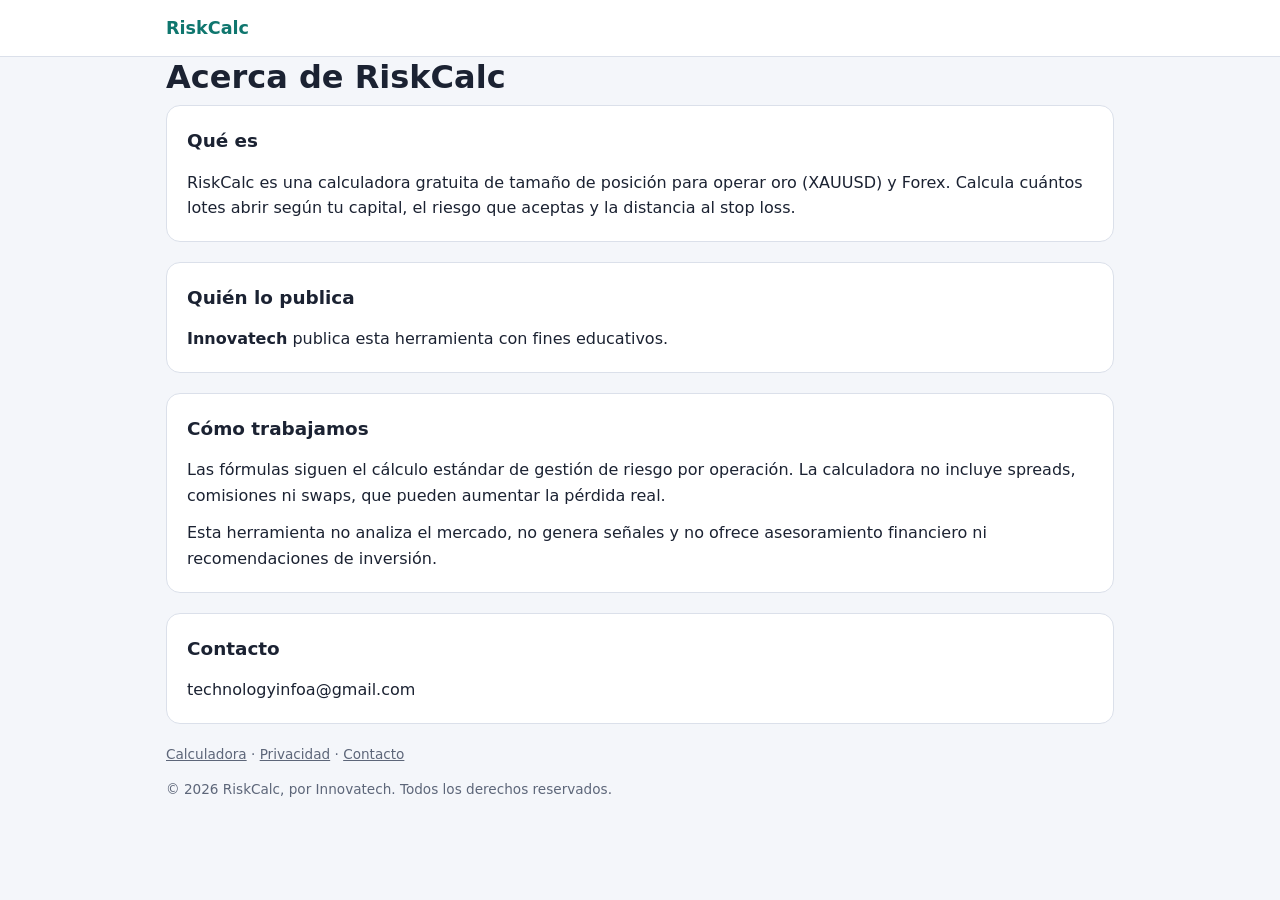
==== acerca.html @ 8f387d15 "Create acerca.html" ====
<!DOCTYPE html>
<html lang="es">
<head>
  <meta charset="UTF-8">
  <meta name="viewport" content="width=device-width, initial-scale=1.0">
  <title>Acerca de RiskCalc | Innovatech</title>
  <meta name="description" content="Qué es RiskCalc, quién lo publica y cómo se calculan sus resultados.">
  <link rel="canonical" href="https://labhonor8-create.github.io/acerca.html">
  <link rel="stylesheet" href="styles.css">
</head>
<body>

  <header class="site-header">
    <div class="container">
      <a class="logo" href="index.html">RiskCalc</a>
    </div>
  </header>

  <main class="container">
    <h1>Acerca de RiskCalc</h1>

    <section class="card">
      <h2>Qué es</h2>
      <p>RiskCalc es una calculadora gratuita de tamaño de posición para operar oro (XAUUSD) y Forex. Calcula cuántos lotes abrir según tu capital, el riesgo que aceptas y la distancia al stop loss.</p>
    </section>

    <section class="card">
      <h2>Quién lo publica</h2>
      <p><strong>Innovatech</strong> publica esta herramienta con fines educativos.</p>
    </section>

    <section class="card">
      <h2>Cómo trabajamos</h2>
      <p>Las fórmulas siguen el cálculo estándar de gestión de riesgo por operación. La calculadora no incluye spreads, comisiones ni swaps, que pueden aumentar la pérdida real.</p>
      <p>Esta herramienta no analiza el mercado, no genera señales y no ofrece asesoramiento financiero ni recomendaciones de inversión.</p>
    </section>

    <section class="card">
      <h2>Contacto</h2>
      <p>technologyinfoa@gmail.com</p>
    </section>
  </main>

  <footer class="container">
    <p>
      <a href="index.html">Calculadora</a> ·
      <a href="privacidad.html">Privacidad</a> ·
      <a href="mailto:technologyinfoa@gmail.com">Contacto</a>
    </p>
    <p>© 2026 RiskCalc, por Innovatech. Todos los derechos reservados.</p>
  </footer>

</body>
</html>
---- styles.css ----
:root {
  --bg: #f4f6fa;
  --card: #ffffff;
  --text: #1b2232;
  --muted: #5d6679;
  --primary: #0f766e;
  --primary-dark: #0b5c56;
  --on-primary: #ffffff;
  --border: #dbe0ea;
  --danger: #b42318;
  --warn: #b54708;
  --radius: 14px;
}

@media (prefers-color-scheme: dark) {
  :root {
    --bg: #0e1321;
    --card: #161d2d;
    --text: #e7ecf5;
    --muted: #9ba5b9;
    --primary: #2dd4bf;
    --primary-dark: #14b8a6;
    --on-primary: #0e1321;
    --border: #2a3448;
    --danger: #f97066;
    --warn: #fdb022;
  }
}

*, *::before, *::after { box-sizing: border-box; }
[hidden] { display: none !important; }

body {
  margin: 0;
  font-family: system-ui, -apple-system, "Segoe UI", Roboto, Helvetica, Arial, sans-serif;
  background: var(--bg);
  color: var(--text);
  line-height: 1.6;
  -webkit-text-size-adjust: 100%;
}

a { color: var(--primary); }
a:focus-visible, input:focus, select:focus, button:focus-visible {
  outline: 2px solid var(--primary);
  outline-offset: 2px;
}

.container { max-width: 980px; margin: 0 auto; padding: 0 16px; }

.site-header { background: var(--card); border-bottom: 1px solid var(--border); padding: 14px 0; }
.logo { font-weight: 800; font-size: 1.1rem; color: var(--primary); text-decoration: none; }

main { padding: 24px 0 8px; }
h1 { font-size: clamp(1.5rem, 4vw, 2rem); line-height: 1.25; margin: 0 0 8px; }
h2 { font-size: 1.15rem; margin: 0 0 14px; }
h3 { font-size: 1rem; margin: 18px 0 6px; }
.lead { color: var(--muted); margin: 0 0 20px; }

.card {
  background: var(--card);
  border: 1px solid var(--border);
  border-radius: var(--radius);
  padding: 20px;
  margin-bottom: 20px;
}
.card p { margin: 0 0 12px; }
.card p:last-child { margin-bottom: 0; }
ol, ul { padding-left: 20px; margin: 0; }
li { margin-bottom: 6px; }

.grid { display: grid; gap: 16px; grid-template-columns: 1fr; }
@media (min-width: 640px) { .grid { grid-template-columns: 1fr 1fr; } }

label { display: block; font-weight: 600; font-size: .93rem; margin-bottom: 6px; }
.hint { display: block; font-weight: 400; font-size: .8rem; color: var(--muted); margin-top: 3px; }

input, select {
  width: 100%;
  padding: 11px 12px;
  font-size: 1rem;
  color: var(--text);
  background: var(--card);
  border: 1px solid var(--border);
  border-radius: 10px;
}

button[type="submit"] {
  width: 100%;
  margin-top: 18px;
  padding: 14px;
  font-size: 1rem;
  font-weight: 700;
  color: var(--on-primary);
  background: var(--primary);
  border: 0;
  border-radius: 10px;
  cursor: pointer;
}
button[type="submit"]:hover { background: var(--primary-dark); }

.msg { margin: 0 0 14px; padding: 10px 12px; border-radius: 10px; font-size: .93rem; }
.msg.error { color: var(--danger); background: rgba(180, 35, 24, .08); }
.msg.warn { color: var(--warn); background: rgba(181, 71, 8, .10); }

.kpis { display: flex; flex-wrap: wrap; gap: 12px; }
.kpi { flex: 1 1 150px; background: var(--bg); border-radius: 10px; padding: 14px; }
.kpi span { display: block; font-size: .8rem; color: var(--muted); }
.kpi strong { font-size: 1.3rem; }

.table-wrap { overflow-x: auto; margin-top: 16px; }
table { width: 100%; border-collapse: collapse; font-size: .93rem; }
th, td { padding: 10px 8px; text-align: left; border-bottom: 1px solid var(--border); white-space: nowrap; }
th { color: var(--muted); font-weight: 600; }

.note { font-size: .85rem; color: var(--muted); margin: 12px 0 0; }

.ad-slot { min-height: 100px; margin: 20px 0; text-align: center; }
.disclaimer { border-left: 4px solid var(--warn); }

footer { color: var(--muted); font-size: .85rem; padding: 8px 0 32px; }
footer a { color: var(--muted); }
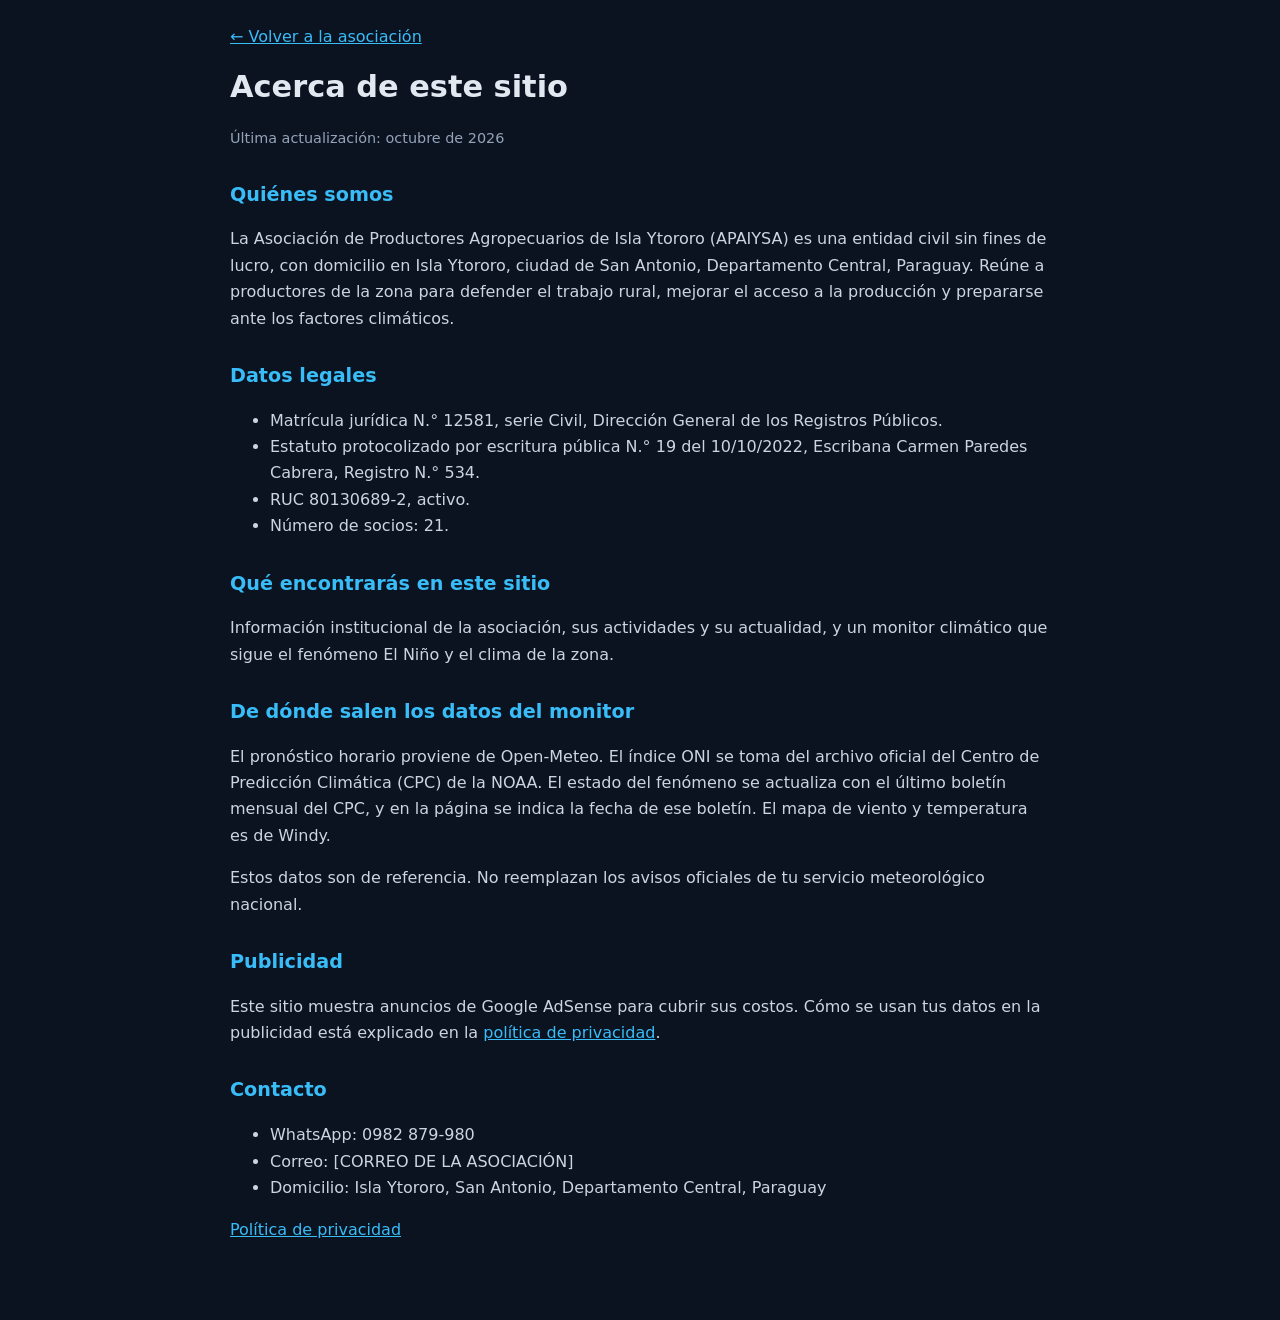
==== commit 32a25bbb: "Add files via upload" ====
--- a/acerca.html
+++ b/acerca.html
@@ -1,54 +1,55 @@
 <!DOCTYPE html>
 <html lang="es">
 <head>
-  <meta charset="UTF-8">
-  <meta name="viewport" content="width=device-width, initial-scale=1.0">
-  <title>Acerca de RiskCalc | Innovatech</title>
-  <meta name="description" content="Qué es RiskCalc, quién lo publica y cómo se calculan sus resultados.">
-  <link rel="canonical" href="https://labhonor8-create.github.io/acerca.html">
-  <link rel="stylesheet" href="styles.css">
+<meta charset="UTF-8">
+<meta name="viewport" content="width=device-width, initial-scale=1.0">
+<title>Acerca de | APAIYSA</title>
+<meta name="description" content="Quién opera este sitio, sus datos legales, de dónde salen los datos del monitor climático y cómo contactar a la Asociación de Productores de Isla Ytororo.">
+<link rel="canonical" href="https://labhonor8-create.github.io/acerca.html">
+<style>
+  body { margin:0; font-family:system-ui,-apple-system,"Segoe UI",Roboto,sans-serif; line-height:1.65; background:#0b1220; color:#e2e8f0; }
+  .wrap { max-width:820px; margin:0 auto; padding:24px 18px 60px; }
+  a { color:#38bdf8; }
+  h1 { font-size:1.9rem; margin:12px 0 6px; }
+  h2 { font-size:1.2rem; margin:28px 0 8px; color:#38bdf8; }
+  p, li { color:#cbd5e1; }
+  .fecha { color:#94a3b8; font-size:.9rem; }
+</style>
 </head>
 <body>
+<main class="wrap">
+  <a href="index.html">← Volver a la asociación</a>
+  <h1>Acerca de este sitio</h1>
+  <p class="fecha">Última actualización: octubre de 2026</p>
 
-  <header class="site-header">
-    <div class="container">
-      <a class="logo" href="index.html">RiskCalc</a>
-    </div>
-  </header>
+  <h2>Quiénes somos</h2>
+  <p>La Asociación de Productores Agropecuarios de Isla Ytororo (APAIYSA) es una entidad civil sin fines de lucro, con domicilio en Isla Ytororo, ciudad de San Antonio, Departamento Central, Paraguay. Reúne a productores de la zona para defender el trabajo rural, mejorar el acceso a la producción y prepararse ante los factores climáticos.</p>
 
-  <main class="container">
-    <h1>Acerca de RiskCalc</h1>
+  <h2>Datos legales</h2>
+  <ul>
+    <li>Matrícula jurídica N.° 12581, serie Civil, Dirección General de los Registros Públicos.</li>
+    <li>Estatuto protocolizado por escritura pública N.° 19 del 10/10/2022, Escribana Carmen Paredes Cabrera, Registro N.° 534.</li>
+    <li>RUC 80130689-2, activo.</li>
+    <li>Número de socios: 21.</li>
+  </ul>
 
-    <section class="card">
-      <h2>Qué es</h2>
-      <p>RiskCalc es una calculadora gratuita de tamaño de posición para operar oro (XAUUSD) y Forex. Calcula cuántos lotes abrir según tu capital, el riesgo que aceptas y la distancia al stop loss.</p>
-    </section>
+  <h2>Qué encontrarás en este sitio</h2>
+  <p>Información institucional de la asociación, sus actividades y su actualidad, y un monitor climático que sigue el fenómeno El Niño y el clima de la zona.</p>
 
-    <section class="card">
-      <h2>Quién lo publica</h2>
-      <p><strong>Innovatech</strong> publica esta herramienta con fines educativos.</p>
-    </section>
+  <h2>De dónde salen los datos del monitor</h2>
+  <p>El pronóstico horario proviene de Open-Meteo. El índice ONI se toma del archivo oficial del Centro de Predicción Climática (CPC) de la NOAA. El estado del fenómeno se actualiza con el último boletín mensual del CPC, y en la página se indica la fecha de ese boletín. El mapa de viento y temperatura es de Windy.</p>
+  <p>Estos datos son de referencia. No reemplazan los avisos oficiales de tu servicio meteorológico nacional.</p>
 
-    <section class="card">
-      <h2>Cómo trabajamos</h2>
-      <p>Las fórmulas siguen el cálculo estándar de gestión de riesgo por operación. La calculadora no incluye spreads, comisiones ni swaps, que pueden aumentar la pérdida real.</p>
-      <p>Esta herramienta no analiza el mercado, no genera señales y no ofrece asesoramiento financiero ni recomendaciones de inversión.</p>
-    </section>
+  <h2>Publicidad</h2>
+  <p>Este sitio muestra anuncios de Google AdSense para cubrir sus costos. Cómo se usan tus datos en la publicidad está explicado en la <a href="privacidad.html">política de privacidad</a>.</p>
 
-    <section class="card">
-      <h2>Contacto</h2>
-      <p>technologyinfoa@gmail.com</p>
-    </section>
-  </main>
-
-  <footer class="container">
-    <p>
-      <a href="index.html">Calculadora</a> ·
-      <a href="privacidad.html">Privacidad</a> ·
-      <a href="mailto:technologyinfoa@gmail.com">Contacto</a>
-    </p>
-    <p>© 2026 RiskCalc, por Innovatech. Todos los derechos reservados.</p>
-  </footer>
-
+  <h2>Contacto</h2>
+  <ul>
+    <li>WhatsApp: 0982 879-980</li>
+    <li>Correo: [CORREO DE LA ASOCIACIÓN]</li>
+    <li>Domicilio: Isla Ytororo, San Antonio, Departamento Central, Paraguay</li>
+  </ul>
+  <p><a href="privacidad.html">Política de privacidad</a></p>
+</main>
 </body>
 </html>
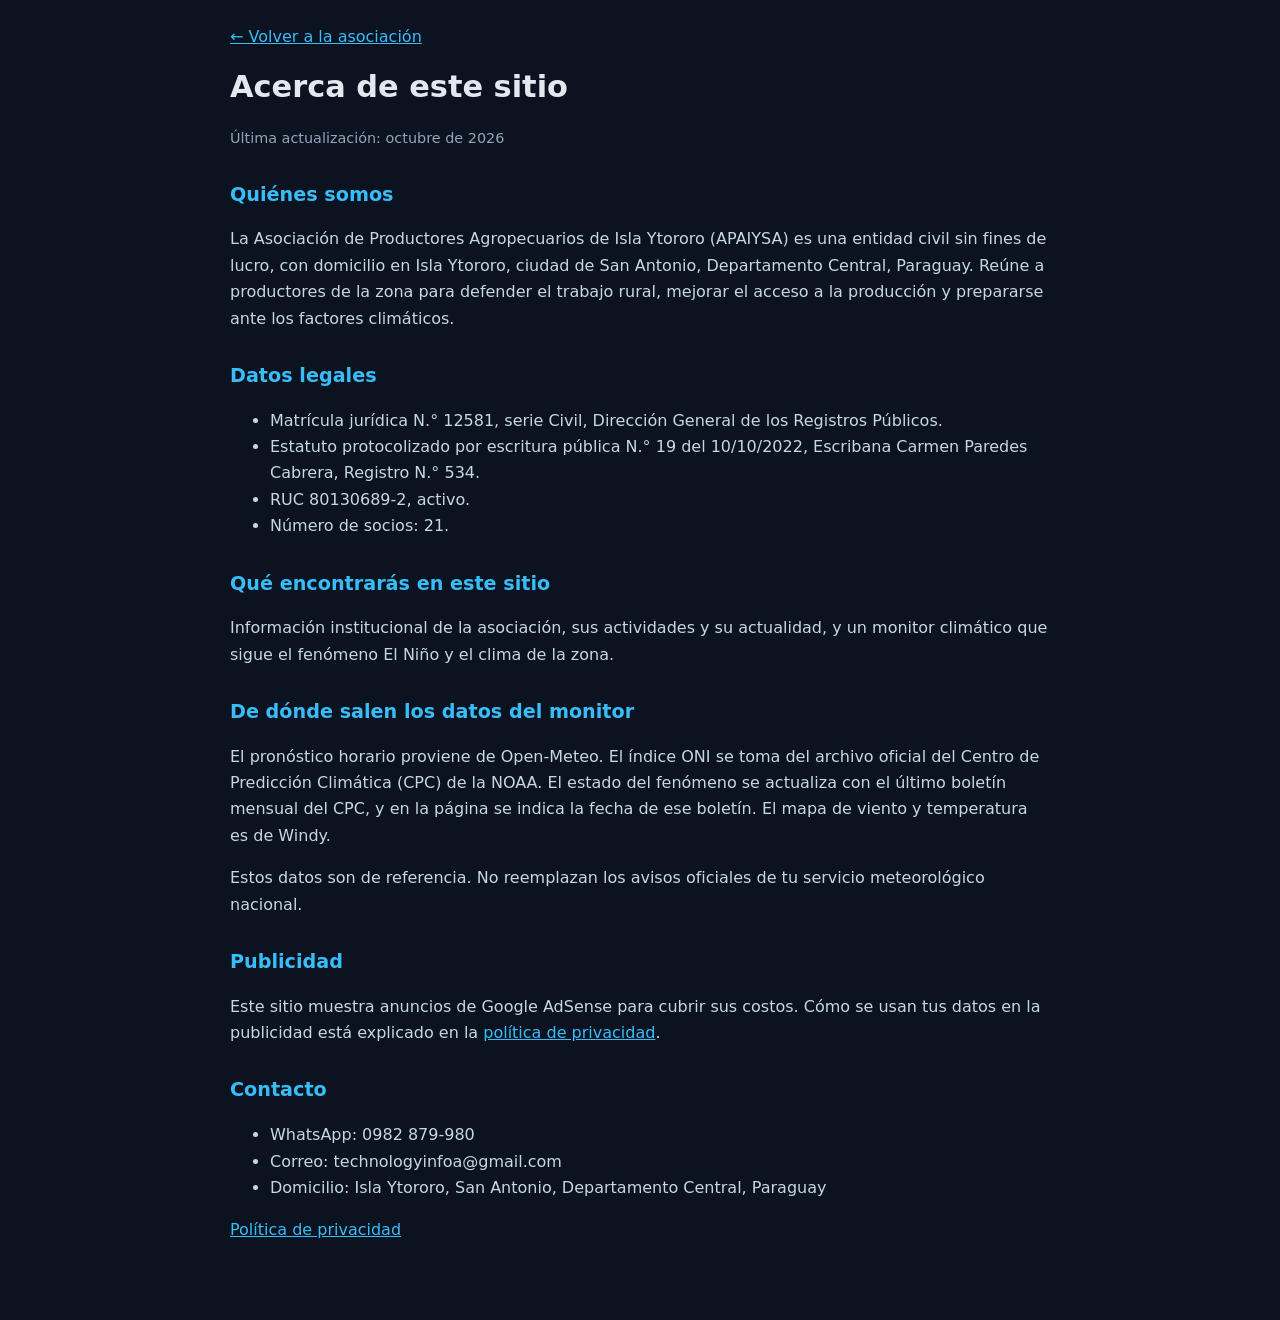
==== commit 803a8546: "Rename acerca-1.html to acerca.html" ====
--- a/acerca.html
+++ b/acerca.html
@@ -46,7 +46,7 @@
   <h2>Contacto</h2>
   <ul>
     <li>WhatsApp: 0982 879-980</li>
-    <li>Correo: [CORREO DE LA ASOCIACIÓN]</li>
+    <li>Correo: technologyinfoa@gmail.com</li>
     <li>Domicilio: Isla Ytororo, San Antonio, Departamento Central, Paraguay</li>
   </ul>
   <p><a href="privacidad.html">Política de privacidad</a></p>
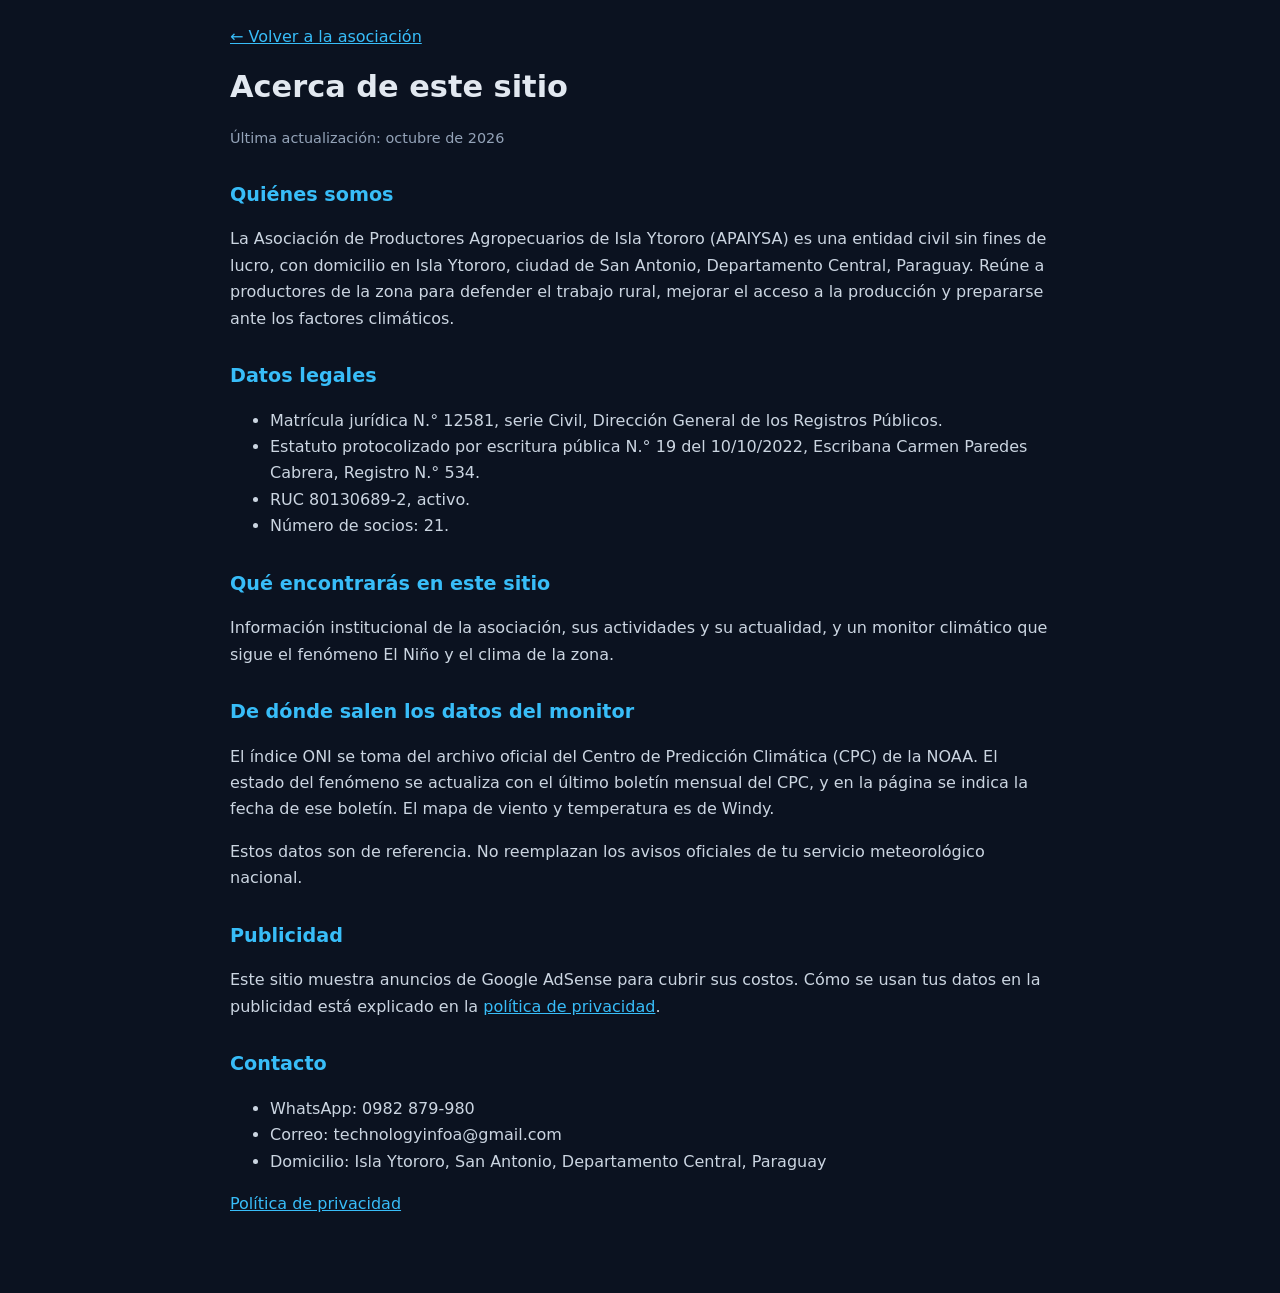
==== commit 974874c5: "Rename acerca-2.html to acerca.html" ====
--- a/acerca.html
+++ b/acerca.html
@@ -37,7 +37,7 @@
   <p>Información institucional de la asociación, sus actividades y su actualidad, y un monitor climático que sigue el fenómeno El Niño y el clima de la zona.</p>
 
   <h2>De dónde salen los datos del monitor</h2>
-  <p>El pronóstico horario proviene de Open-Meteo. El índice ONI se toma del archivo oficial del Centro de Predicción Climática (CPC) de la NOAA. El estado del fenómeno se actualiza con el último boletín mensual del CPC, y en la página se indica la fecha de ese boletín. El mapa de viento y temperatura es de Windy.</p>
+  <p>El índice ONI se toma del archivo oficial del Centro de Predicción Climática (CPC) de la NOAA. El estado del fenómeno se actualiza con el último boletín mensual del CPC, y en la página se indica la fecha de ese boletín. El mapa de viento y temperatura es de Windy.</p>
   <p>Estos datos son de referencia. No reemplazan los avisos oficiales de tu servicio meteorológico nacional.</p>
 
   <h2>Publicidad</h2>
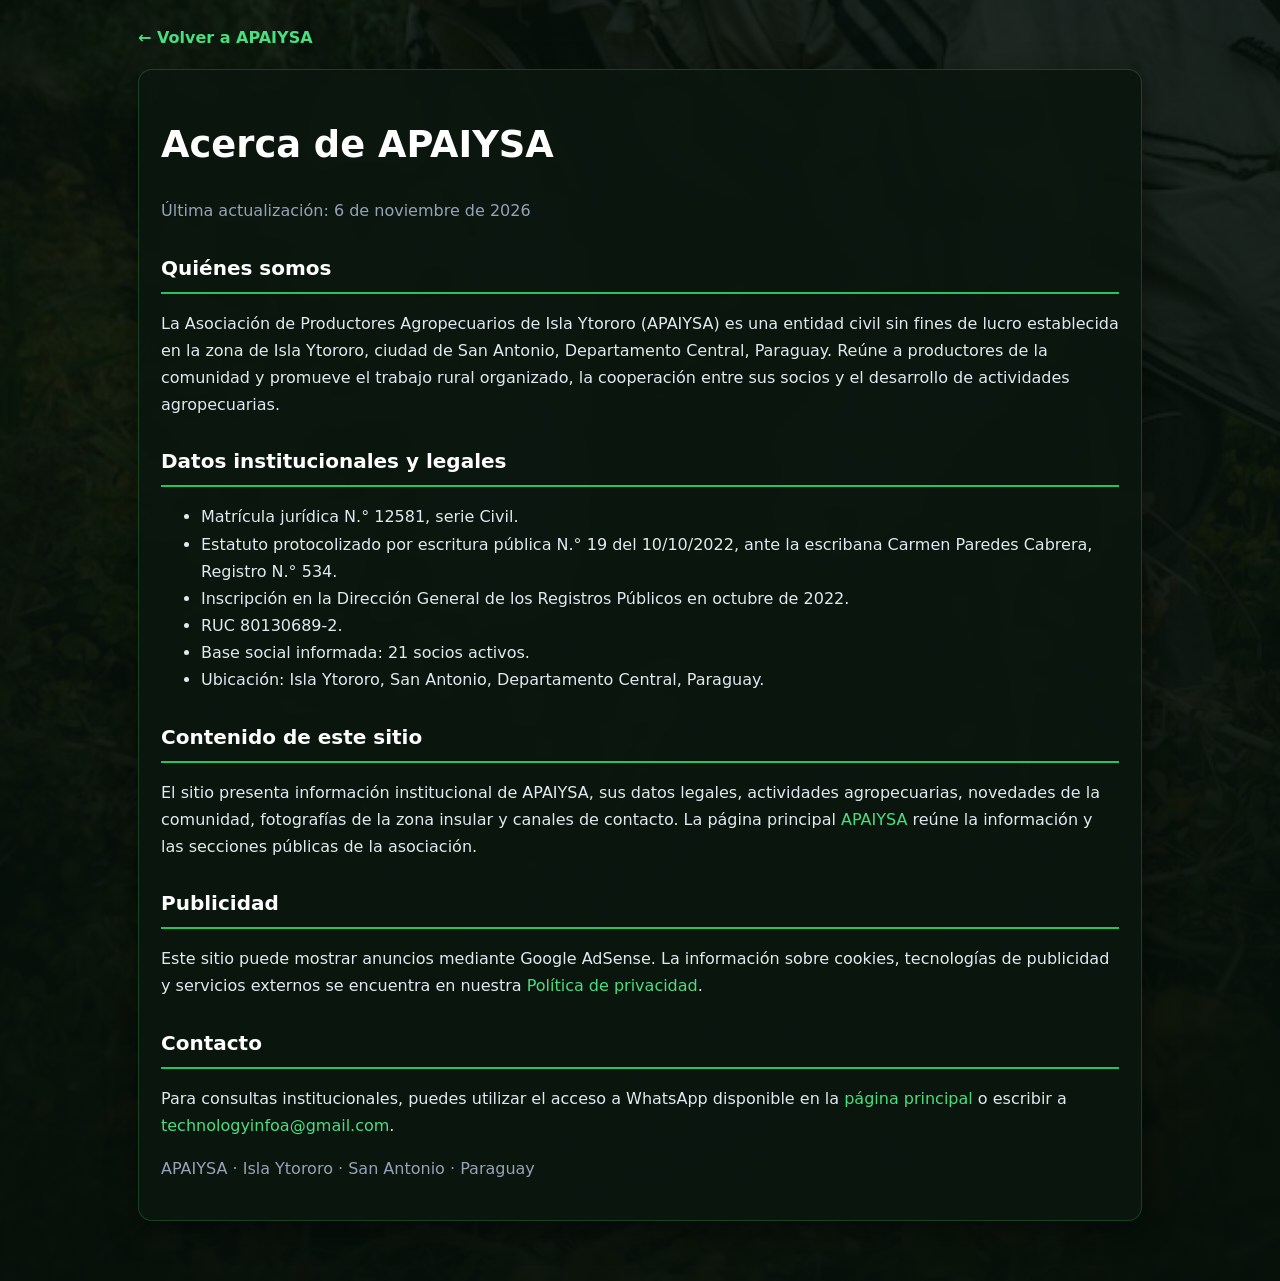
==== commit 90597855: "Update acerca.html" ====
--- a/acerca.html
+++ b/acerca.html
@@ -1,55 +1,55 @@
 <!DOCTYPE html>
 <html lang="es">
 <head>
-<meta charset="UTF-8">
-<meta name="viewport" content="width=device-width, initial-scale=1.0">
-<title>Acerca de | APAIYSA</title>
-<meta name="description" content="Quién opera este sitio, sus datos legales, de dónde salen los datos del monitor climático y cómo contactar a la Asociación de Productores de Isla Ytororo.">
-<link rel="canonical" href="https://labhonor8-create.github.io/acerca.html">
-<style>
-  body { margin:0; font-family:system-ui,-apple-system,"Segoe UI",Roboto,sans-serif; line-height:1.65; background:#0b1220; color:#e2e8f0; }
-  .wrap { max-width:820px; margin:0 auto; padding:24px 18px 60px; }
-  a { color:#38bdf8; }
-  h1 { font-size:1.9rem; margin:12px 0 6px; }
-  h2 { font-size:1.2rem; margin:28px 0 8px; color:#38bdf8; }
-  p, li { color:#cbd5e1; }
-  .fecha { color:#94a3b8; font-size:.9rem; }
-</style>
+  <meta charset="UTF-8">
+  <meta name="viewport" content="width=device-width, initial-scale=1.0">
+  <title>Acerca de APAIYSA | Asociación de Productores de Isla Ytororo</title>
+  <meta name="description" content="Información institucional de la Asociación de Productores Agropecuarios de Isla Ytororo (APAIYSA), San Antonio, Paraguay.">
+  <link rel="canonical" href="https://labhonor8-create.github.io/acerca.html">
+  <meta name="theme-color" content="#06100a">
+  <style>
+    :root { --bg:#06100a; --card:rgba(10,22,15,.92); --line:rgba(74,222,128,.22); --text:#e2e8f0; --muted:#94a3b8; --accent:#4ade80; }
+    * { box-sizing:border-box; }
+    body { margin:0; font-family:system-ui,-apple-system,"Segoe UI",Roboto,sans-serif; line-height:1.7; color:var(--text); background:linear-gradient(rgba(6,16,10,.88),rgba(6,16,10,.96)),url('imagen-fondo.jpg') center/cover fixed no-repeat,var(--bg); }
+    .wrap { max-width:1040px; margin:0 auto; padding:24px 18px 60px; }
+    .card { background:var(--card); border:1px solid var(--line); border-radius:14px; padding:22px; box-shadow:0 8px 32px rgba(0,0,0,.45); backdrop-filter:blur(8px); }
+    a { color:var(--accent); text-decoration:none; } a:hover { color:#86efac; }
+    h1 { color:#fff; font-size:clamp(1.7rem,4vw,2.3rem); line-height:1.2; }
+    h2 { color:#fff; font-size:1.25rem; margin:26px 0 8px; padding-bottom:7px; border-bottom:2px solid #22c55e; }
+    p,li { color:var(--text); } .muted,.fecha { color:var(--muted); }
+    .volver { display:inline-block; margin-bottom:18px; font-weight:700; }
+  </style>
 </head>
 <body>
 <main class="wrap">
-  <a href="index.html">← Volver a la asociación</a>
-  <h1>Acerca de este sitio</h1>
-  <p class="fecha">Última actualización: octubre de 2026</p>
+  <a class="volver" href="index.html">← Volver a APAIYSA</a>
+  <article class="card">
+    <h1>Acerca de APAIYSA</h1>
+    <p class="fecha">Última actualización: 6 de noviembre de 2026</p>
 
-  <h2>Quiénes somos</h2>
-  <p>La Asociación de Productores Agropecuarios de Isla Ytororo (APAIYSA) es una entidad civil sin fines de lucro, con domicilio en Isla Ytororo, ciudad de San Antonio, Departamento Central, Paraguay. Reúne a productores de la zona para defender el trabajo rural, mejorar el acceso a la producción y prepararse ante los factores climáticos.</p>
+    <h2>Quiénes somos</h2>
+    <p>La Asociación de Productores Agropecuarios de Isla Ytororo (APAIYSA) es una entidad civil sin fines de lucro establecida en la zona de Isla Ytororo, ciudad de San Antonio, Departamento Central, Paraguay. Reúne a productores de la comunidad y promueve el trabajo rural organizado, la cooperación entre sus socios y el desarrollo de actividades agropecuarias.</p>
 
-  <h2>Datos legales</h2>
-  <ul>
-    <li>Matrícula jurídica N.° 12581, serie Civil, Dirección General de los Registros Públicos.</li>
-    <li>Estatuto protocolizado por escritura pública N.° 19 del 10/10/2022, Escribana Carmen Paredes Cabrera, Registro N.° 534.</li>
-    <li>RUC 80130689-2, activo.</li>
-    <li>Número de socios: 21.</li>
-  </ul>
+    <h2>Datos institucionales y legales</h2>
+    <ul>
+      <li>Matrícula jurídica N.° 12581, serie Civil.</li>
+      <li>Estatuto protocolizado por escritura pública N.° 19 del 10/10/2022, ante la escribana Carmen Paredes Cabrera, Registro N.° 534.</li>
+      <li>Inscripción en la Dirección General de los Registros Públicos en octubre de 2022.</li>
+      <li>RUC 80130689-2.</li>
+      <li>Base social informada: 21 socios activos.</li>
+      <li>Ubicación: Isla Ytororo, San Antonio, Departamento Central, Paraguay.</li>
+    </ul>
 
-  <h2>Qué encontrarás en este sitio</h2>
-  <p>Información institucional de la asociación, sus actividades y su actualidad, y un monitor climático que sigue el fenómeno El Niño y el clima de la zona.</p>
+    <h2>Contenido de este sitio</h2>
+    <p>El sitio presenta información institucional de APAIYSA, sus datos legales, actividades agropecuarias, novedades de la comunidad, fotografías de la zona insular y canales de contacto. La página principal <a href="index.html">APAIYSA</a> reúne la información y las secciones públicas de la asociación.</p>
 
-  <h2>De dónde salen los datos del monitor</h2>
-  <p>El índice ONI se toma del archivo oficial del Centro de Predicción Climática (CPC) de la NOAA. El estado del fenómeno se actualiza con el último boletín mensual del CPC, y en la página se indica la fecha de ese boletín. El mapa de viento y temperatura es de Windy.</p>
-  <p>Estos datos son de referencia. No reemplazan los avisos oficiales de tu servicio meteorológico nacional.</p>
+    <h2>Publicidad</h2>
+    <p>Este sitio puede mostrar anuncios mediante Google AdSense. La información sobre cookies, tecnologías de publicidad y servicios externos se encuentra en nuestra <a href="privacidad.html">Política de privacidad</a>.</p>
 
-  <h2>Publicidad</h2>
-  <p>Este sitio muestra anuncios de Google AdSense para cubrir sus costos. Cómo se usan tus datos en la publicidad está explicado en la <a href="privacidad.html">política de privacidad</a>.</p>
-
-  <h2>Contacto</h2>
-  <ul>
-    <li>WhatsApp: 0982 879-980</li>
-    <li>Correo: technologyinfoa@gmail.com</li>
-    <li>Domicilio: Isla Ytororo, San Antonio, Departamento Central, Paraguay</li>
-  </ul>
-  <p><a href="privacidad.html">Política de privacidad</a></p>
+    <h2>Contacto</h2>
+    <p>Para consultas institucionales, puedes utilizar el acceso a WhatsApp disponible en la <a href="index.html#whatsapp">página principal</a> o escribir a <a href="mailto:technologyinfoa@gmail.com">technologyinfoa@gmail.com</a>.</p>
+    <p class="muted">APAIYSA · Isla Ytororo · San Antonio · Paraguay</p>
+  </article>
 </main>
 </body>
 </html>
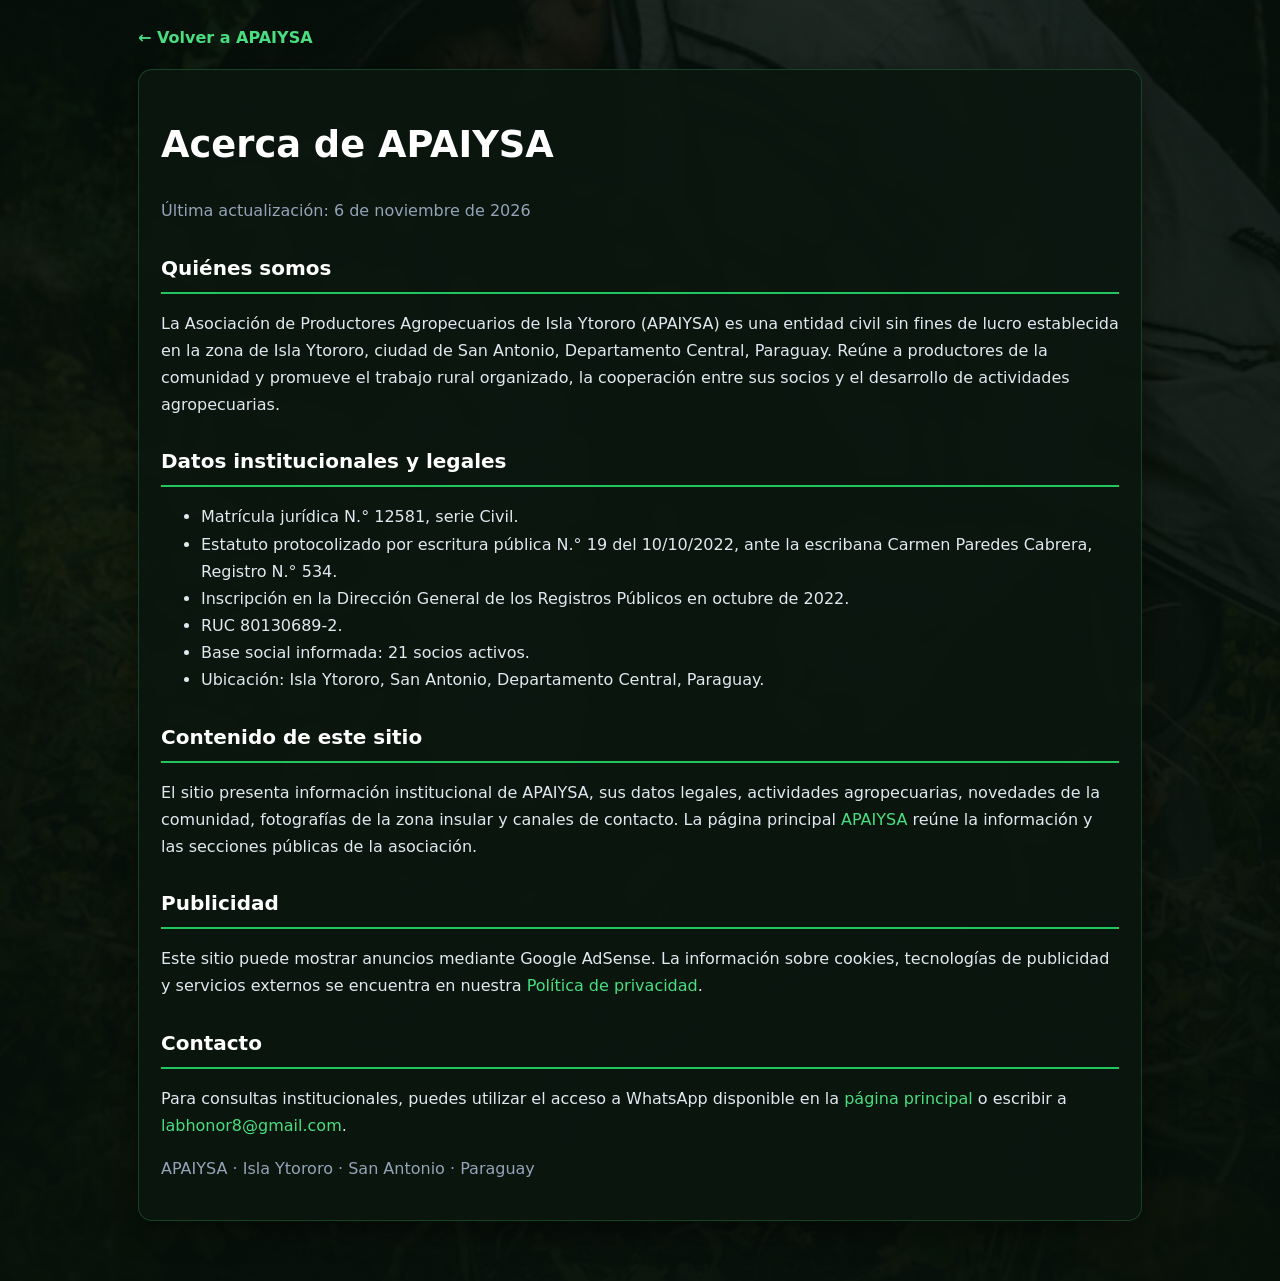
==== commit fc3a1b7f: "Update acerca.html" ====
--- a/acerca.html
+++ b/acerca.html
@@ -10,7 +10,7 @@
   <style>
     :root { --bg:#06100a; --card:rgba(10,22,15,.92); --line:rgba(74,222,128,.22); --text:#e2e8f0; --muted:#94a3b8; --accent:#4ade80; }
     * { box-sizing:border-box; }
-    body { margin:0; font-family:system-ui,-apple-system,"Segoe UI",Roboto,sans-serif; line-height:1.7; color:var(--text); background:linear-gradient(rgba(6,16,10,.88),rgba(6,16,10,.96)),url('imagen-fondo.jpg') center/cover fixed no-repeat,var(--bg); }
+    body { margin:0; font-family:system-ui,-apple-system,"Segoe UI",Roboto,sans-serif; line-height:1.7; color:var(--text); background:linear-gradient(rgba(6,16,10,.88),rgba(6,16,10,.96)),url('imagen-fondo.jpg') center/cover scroll no-repeat,var(--bg); }
     .wrap { max-width:1040px; margin:0 auto; padding:24px 18px 60px; }
     .card { background:var(--card); border:1px solid var(--line); border-radius:14px; padding:22px; box-shadow:0 8px 32px rgba(0,0,0,.45); backdrop-filter:blur(8px); }
     a { color:var(--accent); text-decoration:none; } a:hover { color:#86efac; }
@@ -18,6 +18,7 @@
     h2 { color:#fff; font-size:1.25rem; margin:26px 0 8px; padding-bottom:7px; border-bottom:2px solid #22c55e; }
     p,li { color:var(--text); } .muted,.fecha { color:var(--muted); }
     .volver { display:inline-block; margin-bottom:18px; font-weight:700; }
+    @media (max-width:700px) { body { background-attachment:scroll; } .card { backdrop-filter:none; } }
   </style>
 </head>
 <body>
@@ -47,7 +48,7 @@
     <p>Este sitio puede mostrar anuncios mediante Google AdSense. La información sobre cookies, tecnologías de publicidad y servicios externos se encuentra en nuestra <a href="privacidad.html">Política de privacidad</a>.</p>
 
     <h2>Contacto</h2>
-    <p>Para consultas institucionales, puedes utilizar el acceso a WhatsApp disponible en la <a href="index.html#whatsapp">página principal</a> o escribir a <a href="mailto:technologyinfoa@gmail.com">technologyinfoa@gmail.com</a>.</p>
+    <p>Para consultas institucionales, puedes utilizar el acceso a WhatsApp disponible en la <a href="index.html#whatsapp">página principal</a> o escribir a <a href="mailto:labhonor8@gmail.com">labhonor8@gmail.com</a>.</p>
     <p class="muted">APAIYSA · Isla Ytororo · San Antonio · Paraguay</p>
   </article>
 </main>
